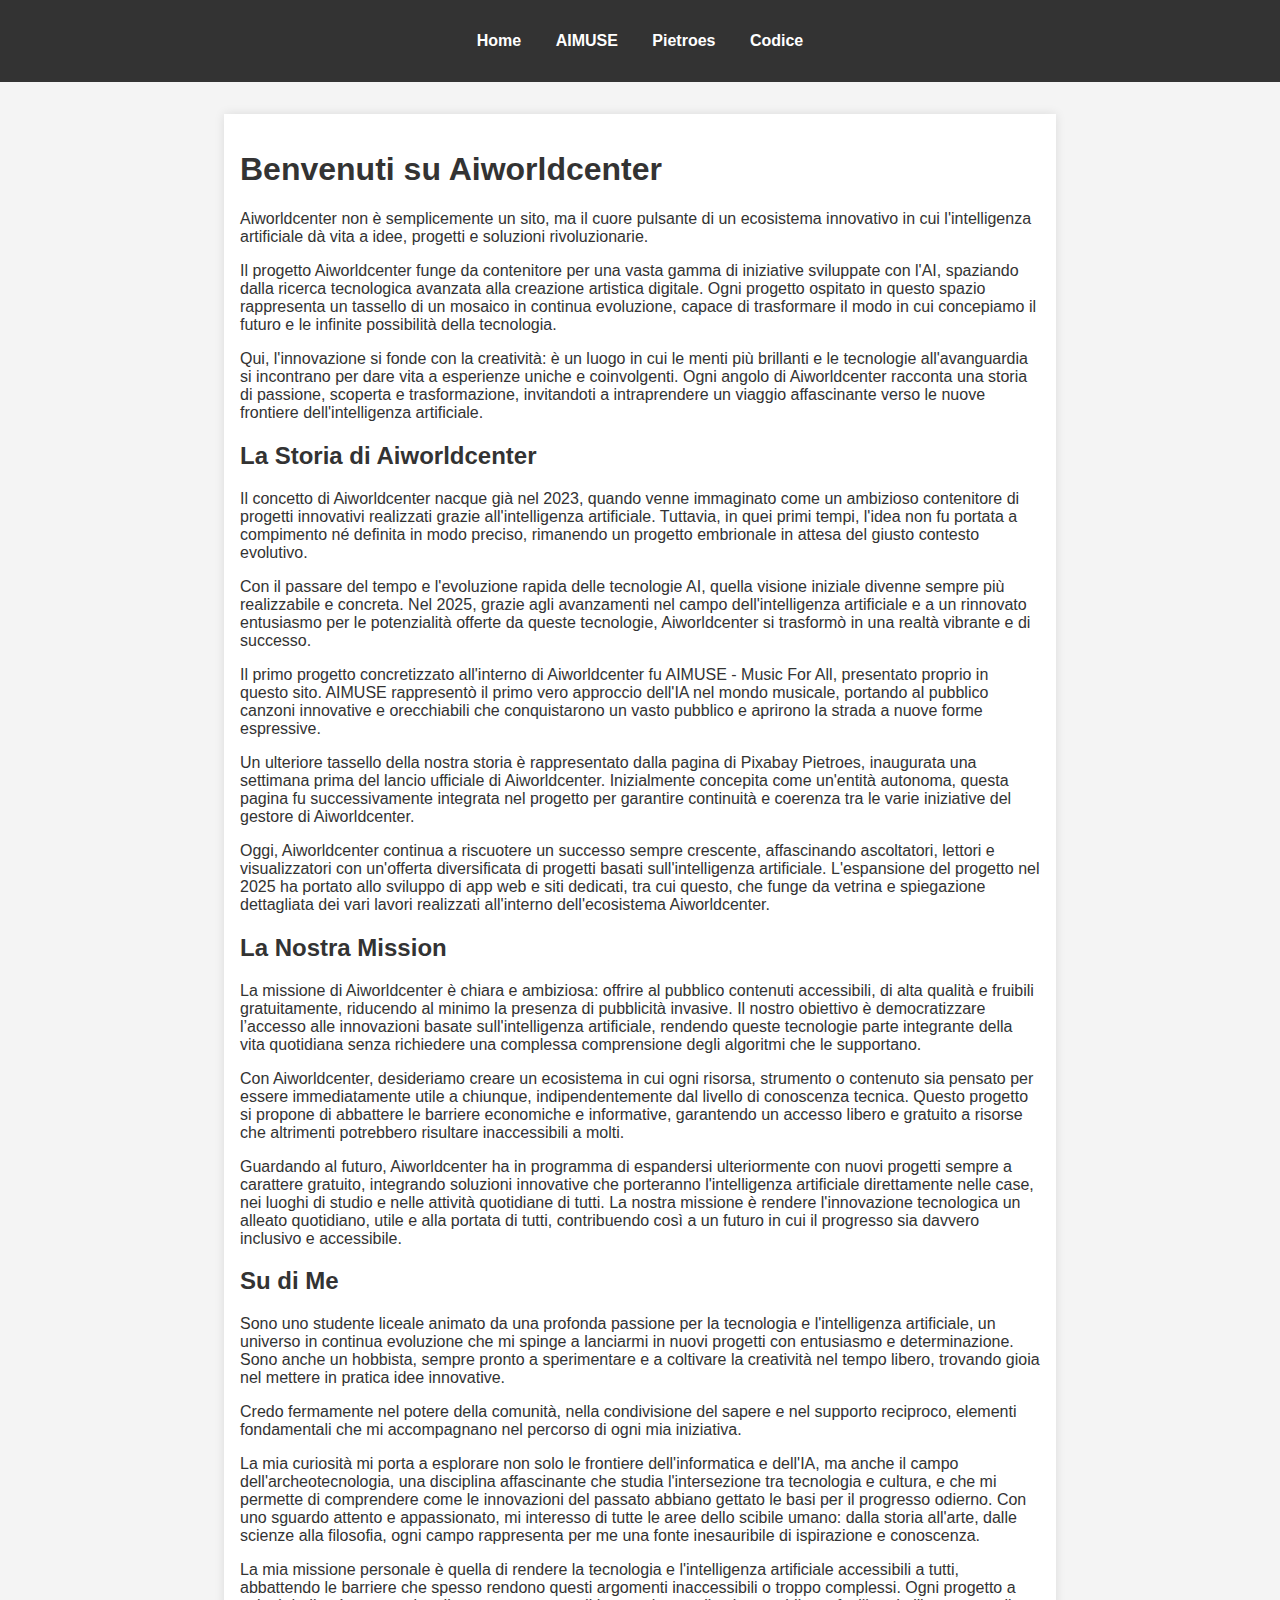
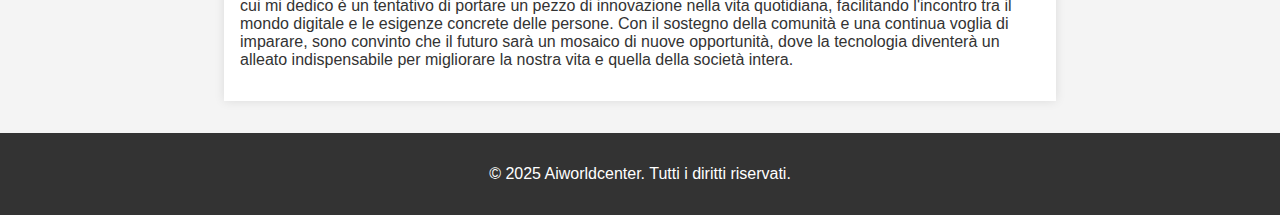
==== index.html @ f9a3e9b6 "first files" ====
<!DOCTYPE html>
<html lang="it">
<head>
  <meta charset="UTF-8">
  <meta name="viewport" content="width=device-width, initial-scale=1">
  <title>Aiworldcenter - Home</title>
  <link rel="stylesheet" href="styles.css">
</head>
<body>
  <header>
    <nav>
      <ul>
        <li><a href="index.html">Home</a></li>
        <li><a href="aimuse.html">AIMUSE</a></li>
        <li><a href="pietroes.html">Pietroes</a></li>
        <li><a href="codice.html">Codice</a></li>
      </ul>
    </nav>
  </header>
  <main>
    <h1>Benvenuti su Aiworldcenter</h1>
    <p>Aiworldcenter non è semplicemente un sito, ma il cuore pulsante di un ecosistema innovativo in cui l'intelligenza artificiale dà vita a idee, progetti e soluzioni rivoluzionarie.</p>
    <p>Il progetto Aiworldcenter funge da contenitore per una vasta gamma di iniziative sviluppate con l'AI, spaziando dalla ricerca tecnologica avanzata alla creazione artistica digitale. Ogni progetto ospitato in questo spazio rappresenta un tassello di un mosaico in continua evoluzione, capace di trasformare il modo in cui concepiamo il futuro e le infinite possibilità della tecnologia.</p>
    <p>Qui, l'innovazione si fonde con la creatività: è un luogo in cui le menti più brillanti e le tecnologie all'avanguardia si incontrano per dare vita a esperienze uniche e coinvolgenti. Ogni angolo di Aiworldcenter racconta una storia di passione, scoperta e trasformazione, invitandoti a intraprendere un viaggio affascinante verso le nuove frontiere dell'intelligenza artificiale.</p>
    
    <section id="storia">
      <h2>La Storia di Aiworldcenter</h2>
      <p>Il concetto di Aiworldcenter nacque già nel 2023, quando venne immaginato come un ambizioso contenitore di progetti innovativi realizzati grazie all'intelligenza artificiale. Tuttavia, in quei primi tempi, l'idea non fu portata a compimento né definita in modo preciso, rimanendo un progetto embrionale in attesa del giusto contesto evolutivo.</p>
      <p>Con il passare del tempo e l'evoluzione rapida delle tecnologie AI, quella visione iniziale divenne sempre più realizzabile e concreta. Nel 2025, grazie agli avanzamenti nel campo dell'intelligenza artificiale e a un rinnovato entusiasmo per le potenzialità offerte da queste tecnologie, Aiworldcenter si trasformò in una realtà vibrante e di successo.</p>
      <p>Il primo progetto concretizzato all'interno di Aiworldcenter fu AIMUSE - Music For All, presentato proprio in questo sito. AIMUSE rappresentò il primo vero approccio dell'IA nel mondo musicale, portando al pubblico canzoni innovative e orecchiabili che conquistarono un vasto pubblico e aprirono la strada a nuove forme espressive.</p>
      <p>Un ulteriore tassello della nostra storia è rappresentato dalla pagina di Pixabay Pietroes, inaugurata una settimana prima del lancio ufficiale di Aiworldcenter. Inizialmente concepita come un'entità autonoma, questa pagina fu successivamente integrata nel progetto per garantire continuità e coerenza tra le varie iniziative del gestore di Aiworldcenter.</p>
      <p>Oggi, Aiworldcenter continua a riscuotere un successo sempre crescente, affascinando ascoltatori, lettori e visualizzatori con un'offerta diversificata di progetti basati sull'intelligenza artificiale. L'espansione del progetto nel 2025 ha portato allo sviluppo di app web e siti dedicati, tra cui questo, che funge da vetrina e spiegazione dettagliata dei vari lavori realizzati all'interno dell'ecosistema Aiworldcenter.</p>
    </section>
    
    <section id="mission">
      <h2>La Nostra Mission</h2>
      <p>La missione di Aiworldcenter è chiara e ambiziosa: offrire al pubblico contenuti accessibili, di alta qualità e fruibili gratuitamente, riducendo al minimo la presenza di pubblicità invasive. Il nostro obiettivo è democratizzare l’accesso alle innovazioni basate sull'intelligenza artificiale, rendendo queste tecnologie parte integrante della vita quotidiana senza richiedere una complessa comprensione degli algoritmi che le supportano.</p>
      <p>Con Aiworldcenter, desideriamo creare un ecosistema in cui ogni risorsa, strumento o contenuto sia pensato per essere immediatamente utile a chiunque, indipendentemente dal livello di conoscenza tecnica. Questo progetto si propone di abbattere le barriere economiche e informative, garantendo un accesso libero e gratuito a risorse che altrimenti potrebbero risultare inaccessibili a molti.</p>
      <p>Guardando al futuro, Aiworldcenter ha in programma di espandersi ulteriormente con nuovi progetti sempre a carattere gratuito, integrando soluzioni innovative che porteranno l'intelligenza artificiale direttamente nelle case, nei luoghi di studio e nelle attività quotidiane di tutti. La nostra missione è rendere l'innovazione tecnologica un alleato quotidiano, utile e alla portata di tutti, contribuendo così a un futuro in cui il progresso sia davvero inclusivo e accessibile.</p>
    </section>
    
    <section id="su-di-me">
      <h2>Su di Me</h2>
      <p>Sono uno studente liceale animato da una profonda passione per la tecnologia e l'intelligenza artificiale, un universo in continua evoluzione che mi spinge a lanciarmi in nuovi progetti con entusiasmo e determinazione. Sono anche un hobbista, sempre pronto a sperimentare e a coltivare la creatività nel tempo libero, trovando gioia nel mettere in pratica idee innovative.</p>
      <p>Credo fermamente nel potere della comunità, nella condivisione del sapere e nel supporto reciproco, elementi fondamentali che mi accompagnano nel percorso di ogni mia iniziativa.</p>
      <p>La mia curiosità mi porta a esplorare non solo le frontiere dell'informatica e dell'IA, ma anche il campo dell'archeotecnologia, una disciplina affascinante che studia l'intersezione tra tecnologia e cultura, e che mi permette di comprendere come le innovazioni del passato abbiano gettato le basi per il progresso odierno. Con uno sguardo attento e appassionato, mi interesso di tutte le aree dello scibile umano: dalla storia all'arte, dalle scienze alla filosofia, ogni campo rappresenta per me una fonte inesauribile di ispirazione e conoscenza.</p>
      <p>La mia missione personale è quella di rendere la tecnologia e l'intelligenza artificiale accessibili a tutti, abbattendo le barriere che spesso rendono questi argomenti inaccessibili o troppo complessi. Ogni progetto a cui mi dedico è un tentativo di portare un pezzo di innovazione nella vita quotidiana, facilitando l'incontro tra il mondo digitale e le esigenze concrete delle persone. Con il sostegno della comunità e una continua voglia di imparare, sono convinto che il futuro sarà un mosaico di nuove opportunità, dove la tecnologia diventerà un alleato indispensabile per migliorare la nostra vita e quella della società intera.</p>
    </section>
    
  </main>
  <footer>
    <p>&copy; 2025 Aiworldcenter. Tutti i diritti riservati.</p>
  </footer>
</body>
</html>
---- styles.css ----
/* styles.css */

body {
  font-family: Arial, sans-serif;
  margin: 0;
  padding: 0;
  background-color: #f4f4f4;
  color: #333;
}

header {
  background-color: #333;
  color: #fff;
  padding: 1rem 0;
  text-align: center;
}

nav ul {
  list-style: none;
  padding: 0;
}

nav ul li {
  display: inline;
  margin: 0 15px;
}

nav ul li a {
  color: #fff;
  text-decoration: none;
  font-weight: bold;
}

main {
  max-width: 800px;
  margin: 2rem auto;
  padding: 1rem;
  background: #fff;
  box-shadow: 0 0 10px rgba(0,0,0,0.1);
}

footer {
  text-align: center;
  padding: 1rem 0;
  background: #333;
  color: #fff;
  position: relative;
  bottom: 0;
  width: 100%;
}
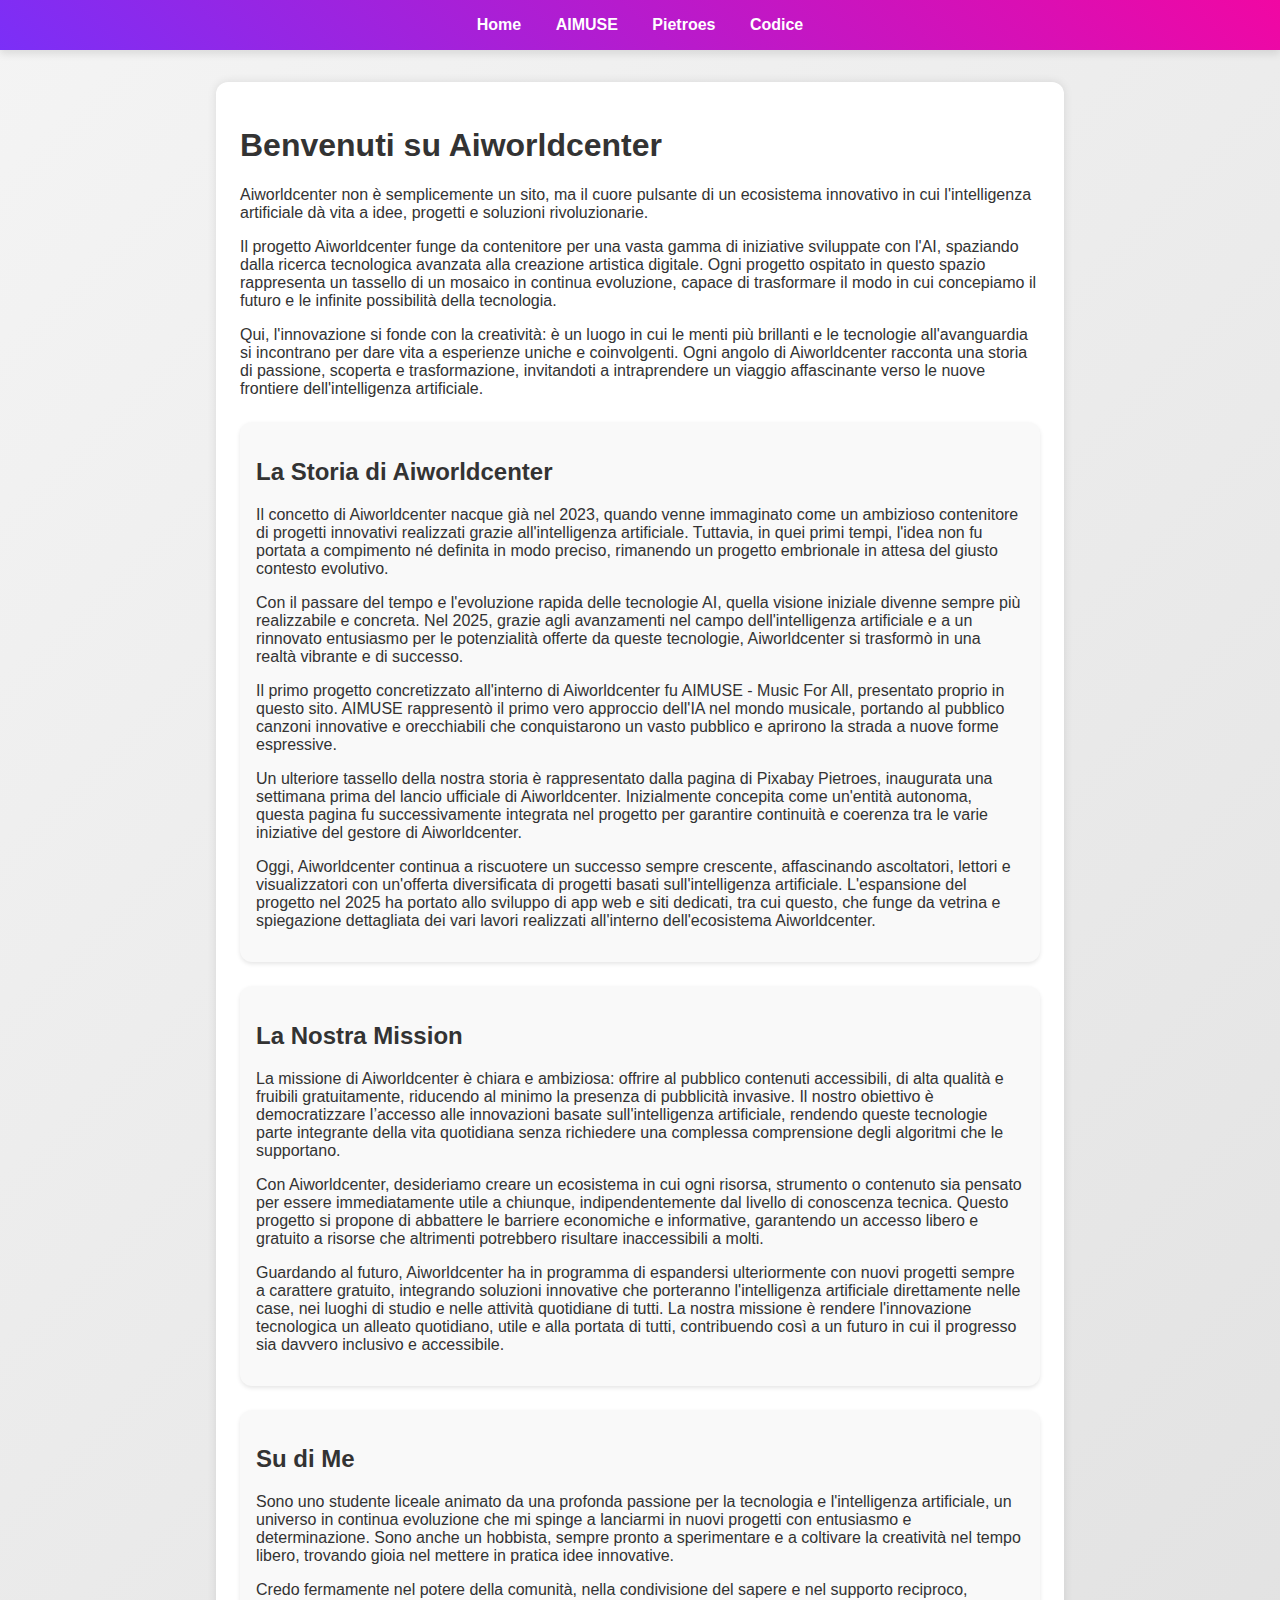
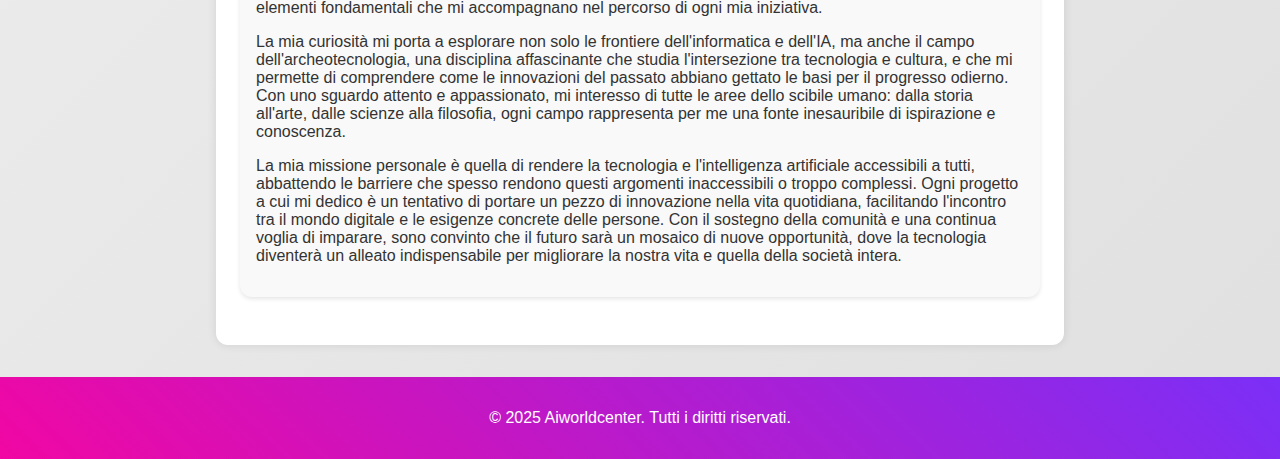
==== commit 7db3d968: "update 1" ====
--- a/index.html
+++ b/index.html
@@ -1,55 +1,140 @@
 <!DOCTYPE html>
 <html lang="it">
-<head>
-  <meta charset="UTF-8">
-  <meta name="viewport" content="width=device-width, initial-scale=1">
-  <title>Aiworldcenter - Home</title>
-  <link rel="stylesheet" href="styles.css">
-</head>
-<body>
-  <header>
-    <nav>
-      <ul>
-        <li><a href="index.html">Home</a></li>
-        <li><a href="aimuse.html">AIMUSE</a></li>
-        <li><a href="pietroes.html">Pietroes</a></li>
-        <li><a href="codice.html">Codice</a></li>
-      </ul>
-    </nav>
-  </header>
-  <main>
-    <h1>Benvenuti su Aiworldcenter</h1>
-    <p>Aiworldcenter non è semplicemente un sito, ma il cuore pulsante di un ecosistema innovativo in cui l'intelligenza artificiale dà vita a idee, progetti e soluzioni rivoluzionarie.</p>
-    <p>Il progetto Aiworldcenter funge da contenitore per una vasta gamma di iniziative sviluppate con l'AI, spaziando dalla ricerca tecnologica avanzata alla creazione artistica digitale. Ogni progetto ospitato in questo spazio rappresenta un tassello di un mosaico in continua evoluzione, capace di trasformare il modo in cui concepiamo il futuro e le infinite possibilità della tecnologia.</p>
-    <p>Qui, l'innovazione si fonde con la creatività: è un luogo in cui le menti più brillanti e le tecnologie all'avanguardia si incontrano per dare vita a esperienze uniche e coinvolgenti. Ogni angolo di Aiworldcenter racconta una storia di passione, scoperta e trasformazione, invitandoti a intraprendere un viaggio affascinante verso le nuove frontiere dell'intelligenza artificiale.</p>
-    
-    <section id="storia">
-      <h2>La Storia di Aiworldcenter</h2>
-      <p>Il concetto di Aiworldcenter nacque già nel 2023, quando venne immaginato come un ambizioso contenitore di progetti innovativi realizzati grazie all'intelligenza artificiale. Tuttavia, in quei primi tempi, l'idea non fu portata a compimento né definita in modo preciso, rimanendo un progetto embrionale in attesa del giusto contesto evolutivo.</p>
-      <p>Con il passare del tempo e l'evoluzione rapida delle tecnologie AI, quella visione iniziale divenne sempre più realizzabile e concreta. Nel 2025, grazie agli avanzamenti nel campo dell'intelligenza artificiale e a un rinnovato entusiasmo per le potenzialità offerte da queste tecnologie, Aiworldcenter si trasformò in una realtà vibrante e di successo.</p>
-      <p>Il primo progetto concretizzato all'interno di Aiworldcenter fu AIMUSE - Music For All, presentato proprio in questo sito. AIMUSE rappresentò il primo vero approccio dell'IA nel mondo musicale, portando al pubblico canzoni innovative e orecchiabili che conquistarono un vasto pubblico e aprirono la strada a nuove forme espressive.</p>
-      <p>Un ulteriore tassello della nostra storia è rappresentato dalla pagina di Pixabay Pietroes, inaugurata una settimana prima del lancio ufficiale di Aiworldcenter. Inizialmente concepita come un'entità autonoma, questa pagina fu successivamente integrata nel progetto per garantire continuità e coerenza tra le varie iniziative del gestore di Aiworldcenter.</p>
-      <p>Oggi, Aiworldcenter continua a riscuotere un successo sempre crescente, affascinando ascoltatori, lettori e visualizzatori con un'offerta diversificata di progetti basati sull'intelligenza artificiale. L'espansione del progetto nel 2025 ha portato allo sviluppo di app web e siti dedicati, tra cui questo, che funge da vetrina e spiegazione dettagliata dei vari lavori realizzati all'interno dell'ecosistema Aiworldcenter.</p>
-    </section>
-    
-    <section id="mission">
-      <h2>La Nostra Mission</h2>
-      <p>La missione di Aiworldcenter è chiara e ambiziosa: offrire al pubblico contenuti accessibili, di alta qualità e fruibili gratuitamente, riducendo al minimo la presenza di pubblicità invasive. Il nostro obiettivo è democratizzare l’accesso alle innovazioni basate sull'intelligenza artificiale, rendendo queste tecnologie parte integrante della vita quotidiana senza richiedere una complessa comprensione degli algoritmi che le supportano.</p>
-      <p>Con Aiworldcenter, desideriamo creare un ecosistema in cui ogni risorsa, strumento o contenuto sia pensato per essere immediatamente utile a chiunque, indipendentemente dal livello di conoscenza tecnica. Questo progetto si propone di abbattere le barriere economiche e informative, garantendo un accesso libero e gratuito a risorse che altrimenti potrebbero risultare inaccessibili a molti.</p>
-      <p>Guardando al futuro, Aiworldcenter ha in programma di espandersi ulteriormente con nuovi progetti sempre a carattere gratuito, integrando soluzioni innovative che porteranno l'intelligenza artificiale direttamente nelle case, nei luoghi di studio e nelle attività quotidiane di tutti. La nostra missione è rendere l'innovazione tecnologica un alleato quotidiano, utile e alla portata di tutti, contribuendo così a un futuro in cui il progresso sia davvero inclusivo e accessibile.</p>
-    </section>
-    
-    <section id="su-di-me">
-      <h2>Su di Me</h2>
-      <p>Sono uno studente liceale animato da una profonda passione per la tecnologia e l'intelligenza artificiale, un universo in continua evoluzione che mi spinge a lanciarmi in nuovi progetti con entusiasmo e determinazione. Sono anche un hobbista, sempre pronto a sperimentare e a coltivare la creatività nel tempo libero, trovando gioia nel mettere in pratica idee innovative.</p>
-      <p>Credo fermamente nel potere della comunità, nella condivisione del sapere e nel supporto reciproco, elementi fondamentali che mi accompagnano nel percorso di ogni mia iniziativa.</p>
-      <p>La mia curiosità mi porta a esplorare non solo le frontiere dell'informatica e dell'IA, ma anche il campo dell'archeotecnologia, una disciplina affascinante che studia l'intersezione tra tecnologia e cultura, e che mi permette di comprendere come le innovazioni del passato abbiano gettato le basi per il progresso odierno. Con uno sguardo attento e appassionato, mi interesso di tutte le aree dello scibile umano: dalla storia all'arte, dalle scienze alla filosofia, ogni campo rappresenta per me una fonte inesauribile di ispirazione e conoscenza.</p>
-      <p>La mia missione personale è quella di rendere la tecnologia e l'intelligenza artificiale accessibili a tutti, abbattendo le barriere che spesso rendono questi argomenti inaccessibili o troppo complessi. Ogni progetto a cui mi dedico è un tentativo di portare un pezzo di innovazione nella vita quotidiana, facilitando l'incontro tra il mondo digitale e le esigenze concrete delle persone. Con il sostegno della comunità e una continua voglia di imparare, sono convinto che il futuro sarà un mosaico di nuove opportunità, dove la tecnologia diventerà un alleato indispensabile per migliorare la nostra vita e quella della società intera.</p>
-    </section>
-    
-  </main>
-  <footer>
-    <p>&copy; 2025 Aiworldcenter. Tutti i diritti riservati.</p>
-  </footer>
-</body>
+  <head>
+    <meta charset="UTF-8" />
+    <meta name="viewport" content="width=device-width, initial-scale=1" />
+    <title>Aiworldcenter - Home</title>
+    <link rel="stylesheet" href="styles.css" />
+  </head>
+  <body>
+    <header class="gradient-header">
+      <nav class="nav-bar">
+        <ul class="nav-list">
+          <li><a href="index.html" class="nav-link">Home</a></li>
+          <li><a href="aimuse.html" class="nav-link">AIMUSE</a></li>
+          <li><a href="pietroes.html" class="nav-link">Pietroes</a></li>
+          <li><a href="codice.html" class="nav-link">Codice</a></li>
+        </ul>
+      </nav>
+    </header>
+    <main class="content-container">
+      <h1>Benvenuti su Aiworldcenter</h1>
+      <p>
+        Aiworldcenter non è semplicemente un sito, ma il cuore pulsante di un
+        ecosistema innovativo in cui l'intelligenza artificiale dà vita a idee,
+        progetti e soluzioni rivoluzionarie.
+      </p>
+      <p>
+        Il progetto Aiworldcenter funge da contenitore per una vasta gamma di
+        iniziative sviluppate con l'AI, spaziando dalla ricerca tecnologica
+        avanzata alla creazione artistica digitale. Ogni progetto ospitato in
+        questo spazio rappresenta un tassello di un mosaico in continua evoluzione,
+        capace di trasformare il modo in cui concepiamo il futuro e le infinite
+        possibilità della tecnologia.
+      </p>
+      <p>
+        Qui, l'innovazione si fonde con la creatività: è un luogo in cui le menti
+        più brillanti e le tecnologie all'avanguardia si incontrano per dare vita a
+        esperienze uniche e coinvolgenti. Ogni angolo di Aiworldcenter racconta una
+        storia di passione, scoperta e trasformazione, invitandoti a intraprendere
+        un viaggio affascinante verso le nuove frontiere dell'intelligenza artificiale.
+      </p>
+
+      <section id="storia" class="rounded-section">
+        <h2>La Storia di Aiworldcenter</h2>
+        <p>
+          Il concetto di Aiworldcenter nacque già nel 2023, quando venne immaginato
+          come un ambizioso contenitore di progetti innovativi realizzati grazie
+          all'intelligenza artificiale. Tuttavia, in quei primi tempi, l'idea non fu
+          portata a compimento né definita in modo preciso, rimanendo un progetto
+          embrionale in attesa del giusto contesto evolutivo.
+        </p>
+        <p>
+          Con il passare del tempo e l'evoluzione rapida delle tecnologie AI, quella
+          visione iniziale divenne sempre più realizzabile e concreta. Nel 2025,
+          grazie agli avanzamenti nel campo dell'intelligenza artificiale e a un
+          rinnovato entusiasmo per le potenzialità offerte da queste tecnologie,
+          Aiworldcenter si trasformò in una realtà vibrante e di successo.
+        </p>
+        <p>
+          Il primo progetto concretizzato all'interno di Aiworldcenter fu AIMUSE -
+          Music For All, presentato proprio in questo sito. AIMUSE rappresentò il
+          primo vero approccio dell'IA nel mondo musicale, portando al pubblico canzoni
+          innovative e orecchiabili che conquistarono un vasto pubblico e aprirono la
+          strada a nuove forme espressive.
+        </p>
+        <p>
+          Un ulteriore tassello della nostra storia è rappresentato dalla pagina di
+          Pixabay Pietroes, inaugurata una settimana prima del lancio ufficiale di
+          Aiworldcenter. Inizialmente concepita come un'entità autonoma, questa
+          pagina fu successivamente integrata nel progetto per garantire continuità
+          e coerenza tra le varie iniziative del gestore di Aiworldcenter.
+        </p>
+        <p>
+          Oggi, Aiworldcenter continua a riscuotere un successo sempre crescente,
+          affascinando ascoltatori, lettori e visualizzatori con un'offerta diversificata
+          di progetti basati sull'intelligenza artificiale. L'espansione del progetto nel
+          2025 ha portato allo sviluppo di app web e siti dedicati, tra cui questo, che
+          funge da vetrina e spiegazione dettagliata dei vari lavori realizzati all'interno
+          dell'ecosistema Aiworldcenter.
+        </p>
+      </section>
+
+      <section id="mission" class="rounded-section">
+        <h2>La Nostra Mission</h2>
+        <p>
+          La missione di Aiworldcenter è chiara e ambiziosa: offrire al pubblico contenuti
+          accessibili, di alta qualità e fruibili gratuitamente, riducendo al minimo la presenza
+          di pubblicità invasive. Il nostro obiettivo è democratizzare l’accesso alle innovazioni
+          basate sull'intelligenza artificiale, rendendo queste tecnologie parte integrante della
+          vita quotidiana senza richiedere una complessa comprensione degli algoritmi che le supportano.
+        </p>
+        <p>
+          Con Aiworldcenter, desideriamo creare un ecosistema in cui ogni risorsa, strumento o
+          contenuto sia pensato per essere immediatamente utile a chiunque, indipendentemente dal
+          livello di conoscenza tecnica. Questo progetto si propone di abbattere le barriere
+          economiche e informative, garantendo un accesso libero e gratuito a risorse che altrimenti
+          potrebbero risultare inaccessibili a molti.
+        </p>
+        <p>
+          Guardando al futuro, Aiworldcenter ha in programma di espandersi ulteriormente con nuovi
+          progetti sempre a carattere gratuito, integrando soluzioni innovative che porteranno l'intelligenza
+          artificiale direttamente nelle case, nei luoghi di studio e nelle attività quotidiane di tutti.
+          La nostra missione è rendere l'innovazione tecnologica un alleato quotidiano, utile e alla portata di tutti,
+          contribuendo così a un futuro in cui il progresso sia davvero inclusivo e accessibile.
+        </p>
+      </section>
+
+      <section id="su-di-me" class="rounded-section">
+        <h2>Su di Me</h2>
+        <p>
+          Sono uno studente liceale animato da una profonda passione per la tecnologia e l'intelligenza artificiale,
+          un universo in continua evoluzione che mi spinge a lanciarmi in nuovi progetti con entusiasmo e determinazione.
+          Sono anche un hobbista, sempre pronto a sperimentare e a coltivare la creatività nel tempo libero, trovando gioia
+          nel mettere in pratica idee innovative.
+        </p>
+        <p>
+          Credo fermamente nel potere della comunità, nella condivisione del sapere e nel supporto reciproco, elementi fondamentali
+          che mi accompagnano nel percorso di ogni mia iniziativa.
+        </p>
+        <p>
+          La mia curiosità mi porta a esplorare non solo le frontiere dell'informatica e dell'IA, ma anche il campo dell'archeotecnologia,
+          una disciplina affascinante che studia l'intersezione tra tecnologia e cultura, e che mi permette di comprendere come le innovazioni
+          del passato abbiano gettato le basi per il progresso odierno. Con uno sguardo attento e appassionato, mi interesso di tutte le aree
+          dello scibile umano: dalla storia all'arte, dalle scienze alla filosofia, ogni campo rappresenta per me una fonte inesauribile di
+          ispirazione e conoscenza.
+        </p>
+        <p>
+          La mia missione personale è quella di rendere la tecnologia e l'intelligenza artificiale accessibili a tutti, abbattendo le barriere
+          che spesso rendono questi argomenti inaccessibili o troppo complessi. Ogni progetto a cui mi dedico è un tentativo di portare un
+          pezzo di innovazione nella vita quotidiana, facilitando l'incontro tra il mondo digitale e le esigenze concrete delle persone.
+          Con il sostegno della comunità e una continua voglia di imparare, sono convinto che il futuro sarà un mosaico di nuove opportunità,
+          dove la tecnologia diventerà un alleato indispensabile per migliorare la nostra vita e quella della società intera.
+        </p>
+      </section>
+    </main>
+    <footer class="gradient-footer">
+      <p>&copy; 2025 Aiworldcenter. Tutti i diritti riservati.</p>
+    </footer>
+  </body>
 </html>--- a/styles.css
+++ b/styles.css
@@ -1,50 +1,68 @@
 /* styles.css */
 
+/* Base styles */
 body {
   font-family: Arial, sans-serif;
   margin: 0;
   padding: 0;
-  background-color: #f4f4f4;
+  background: linear-gradient(135deg, #f4f4f4, #e0e0e0);
   color: #333;
 }
 
-header {
-  background-color: #333;
+/* Header & Navigation */
+header.gradient-header {
+  background: linear-gradient(45deg, #7b2ff7, #f107a3);
   color: #fff;
   padding: 1rem 0;
   text-align: center;
+  box-shadow: 0 4px 8px rgba(0, 0, 0, 0.1);
 }
 
-nav ul {
+nav.nav-bar ul.nav-list {
   list-style: none;
   padding: 0;
+  margin: 0;
 }
 
-nav ul li {
+nav.nav-bar ul.nav-list li {
   display: inline;
   margin: 0 15px;
 }
 
-nav ul li a {
+nav.nav-bar ul.nav-list li a.nav-link {
   color: #fff;
   text-decoration: none;
   font-weight: bold;
 }
 
-main {
+nav.nav-bar ul.nav-list li a.nav-link:hover {
+  text-decoration: underline;
+}
+
+/* Main Content */
+main.content-container {
   max-width: 800px;
   margin: 2rem auto;
-  padding: 1rem;
+  padding: 1.5rem;
   background: #fff;
-  box-shadow: 0 0 10px rgba(0,0,0,0.1);
+  box-shadow: 0 0 10px rgba(0, 0, 0, 0.1);
+  border-radius: 12px;
 }
 
-footer {
+/* Rounded Sections */
+.rounded-section {
+  background: #f9f9f9;
+  border-radius: 12px;
+  padding: 1rem;
+  margin: 1.5rem 0;
+  box-shadow: 0 2px 4px rgba(0, 0, 0, 0.1);
+}
+
+/* Footer */
+footer.gradient-footer {
   text-align: center;
   padding: 1rem 0;
-  background: #333;
+  background: linear-gradient(45deg, #f107a3, #7b2ff7);
   color: #fff;
-  position: relative;
-  bottom: 0;
-  width: 100%;
+  margin-top: 2rem;
 }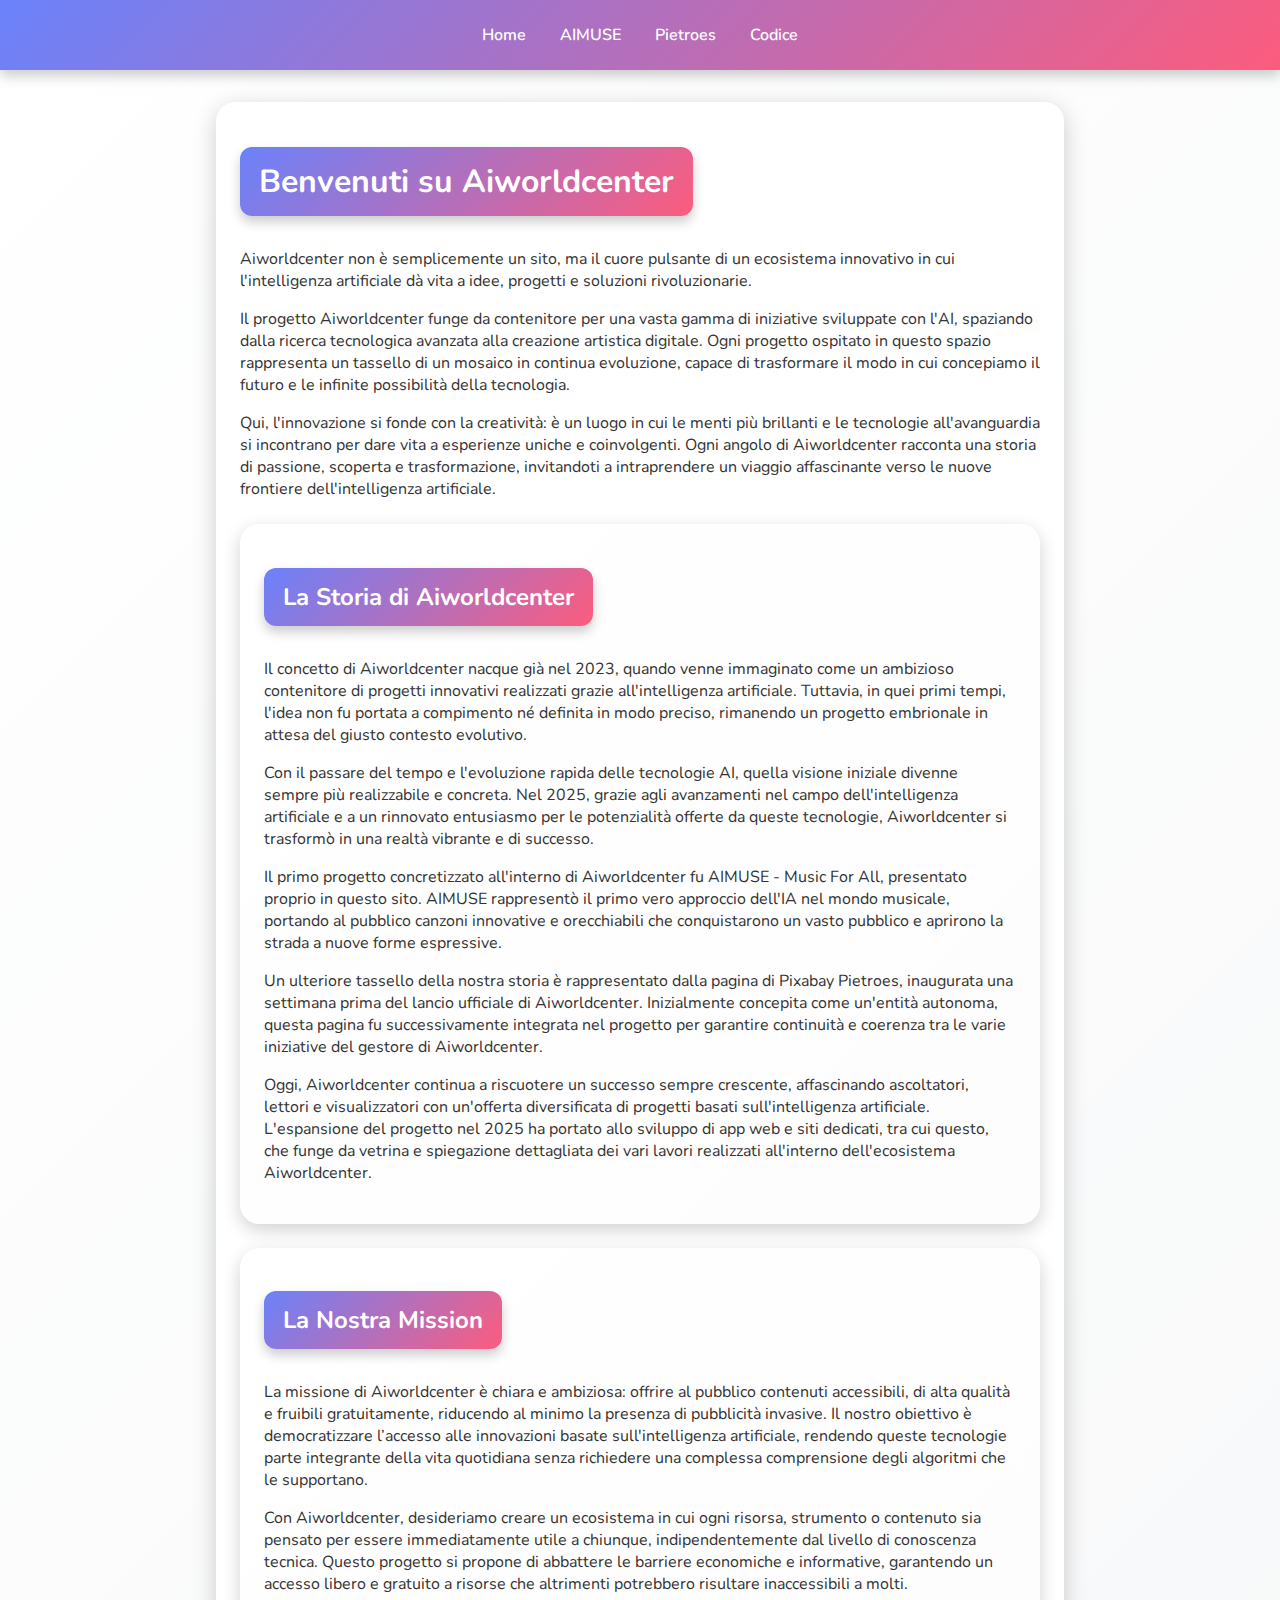
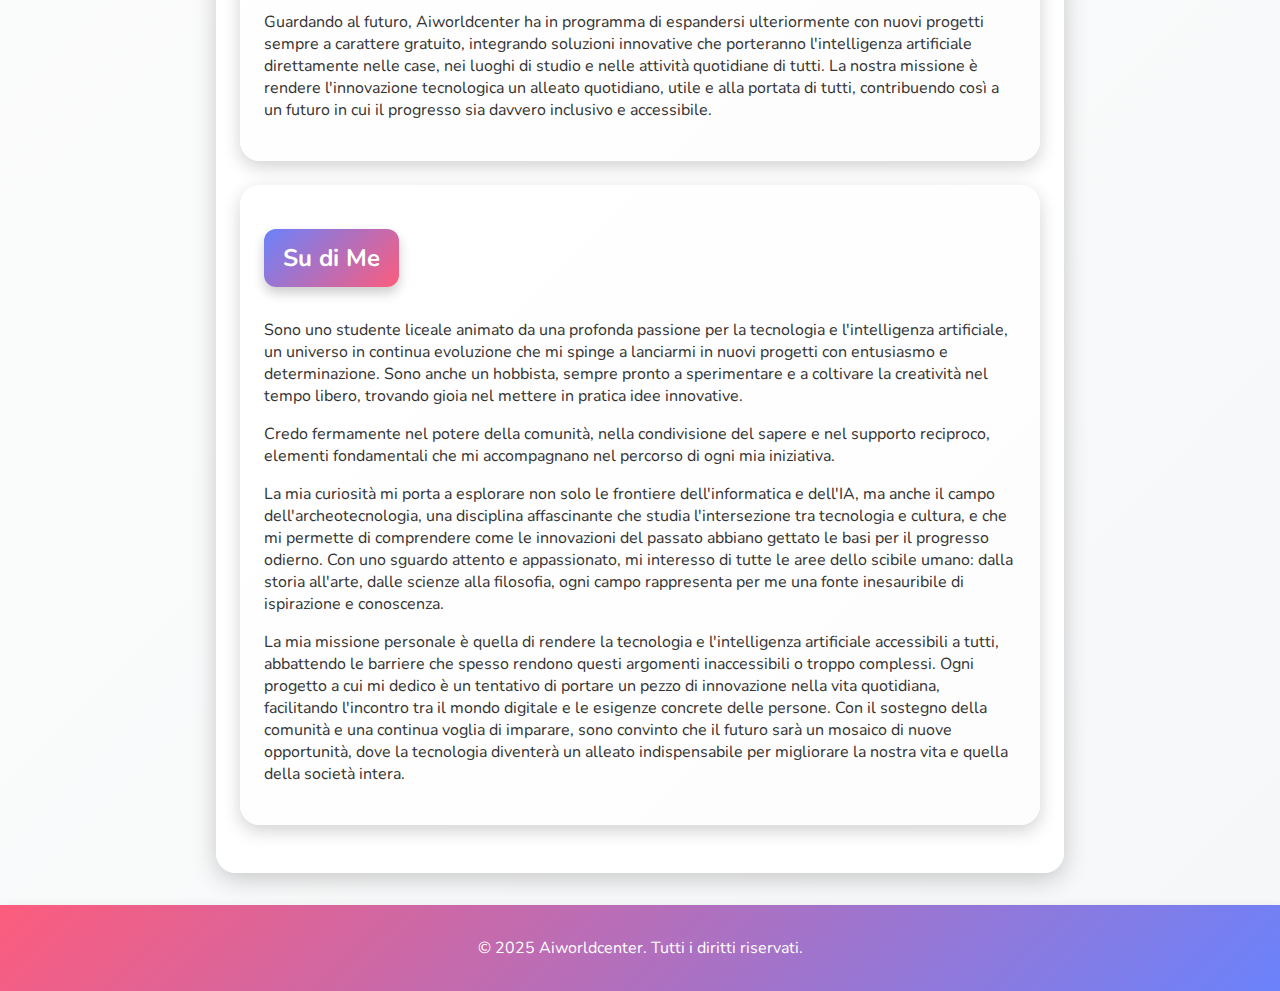
==== commit 88ac09ac: "update 1 index.html" ====
--- a/index.html
+++ b/index.html
@@ -1,6 +1,13 @@
 <!DOCTYPE html>
 <html lang="it">
   <head>
+    <script type="text/javascript">
+var _iub = _iub || [];
+_iub.csConfiguration = {"siteId":3964034,"cookiePolicyId":22128318,"lang":"it","storage":{"useSiteId":true}};
+</script>
+<script type="text/javascript" src="https://cs.iubenda.com/autoblocking/3964034.js"></script>
+<script type="text/javascript" src="//cdn.iubenda.com/cs/gpp/stub.js"></script>
+<script type="text/javascript" src="//cdn.iubenda.com/cs/iubenda_cs.js" charset="UTF-8" async></script>
     <meta charset="UTF-8" />
     <meta name="viewport" content="width=device-width, initial-scale=1" />
     <title>Aiworldcenter - Home</title>
--- a/styles.css
+++ b/styles.css
@@ -1,21 +1,23 @@
-/* styles.css */
+@import url('https://fonts.googleapis.com/css2?family=Nunito:wght@400;600;700&display=swap');
 
-/* Base styles */
+/* Base Styles */
 body {
-  font-family: Arial, sans-serif;
+  font-family: 'Nunito', sans-serif;
   margin: 0;
   padding: 0;
-  background: linear-gradient(135deg, #f4f4f4, #e0e0e0);
+  /* Sfondo principale a gradienti chiaro */
+  background: linear-gradient(135deg, #ffffff, #f6f7f8);
   color: #333;
 }
 
 /* Header & Navigation */
 header.gradient-header {
-  background: linear-gradient(45deg, #7b2ff7, #f107a3);
+  background: linear-gradient(135deg, #6A82FB, #FC5C7D);
   color: #fff;
-  padding: 1rem 0;
+  padding: 1.5rem 0;
   text-align: center;
-  box-shadow: 0 4px 8px rgba(0, 0, 0, 0.1);
+  /* Ombra aumentata */
+  box-shadow: 0 6px 12px rgba(0, 0, 0, 0.2);
 }
 
 nav.nav-bar ul.nav-list {
@@ -32,11 +34,12 @@
 nav.nav-bar ul.nav-list li a.nav-link {
   color: #fff;
   text-decoration: none;
-  font-weight: bold;
+  font-weight: 600;
+  transition: color 0.3s ease;
 }
 
 nav.nav-bar ul.nav-list li a.nav-link:hover {
-  text-decoration: underline;
+  color: #FFDE59;
 }
 
 /* Main Content */
@@ -44,25 +47,42 @@
   max-width: 800px;
   margin: 2rem auto;
   padding: 1.5rem;
-  background: #fff;
-  box-shadow: 0 0 10px rgba(0, 0, 0, 0.1);
-  border-radius: 12px;
+  background: rgba(255, 255, 255, 0.98);
+  /* Ombra aumentata per risaltare il contenitore */
+  box-shadow: 0 6px 24px rgba(0, 0, 0, 0.2);
+  border-radius: 20px;
 }
 
 /* Rounded Sections */
 .rounded-section {
-  background: #f9f9f9;
+  background: linear-gradient(135deg, #ffffff, #fdfdfd);
+  border-radius: 20px;
+  padding: 1.5rem;
+  margin: 1.5rem 0;
+  /* Ombra più marcata per evidenziare le sezioni */
+  box-shadow: 0 6px 18px rgba(0, 0, 0, 0.18);
+}
+
+/* Titoli incorniciati in box a gradiente */
+h1, h2 {
+  font-weight: 700;
+  padding: 0.8rem 1.2rem;
   border-radius: 12px;
-  padding: 1rem;
-  margin: 1.5rem 0;
-  box-shadow: 0 2px 4px rgba(0, 0, 0, 0.1);
+  background: linear-gradient(135deg, #6A82FB, #FC5C7D);
+  color: #fff;
+  display: inline-block;
+  margin-bottom: 1rem;
+  /* Ombra aumentata per i titoli */
+  box-shadow: 0 6px 12px rgba(0, 0, 0, 0.2);
 }
 
 /* Footer */
 footer.gradient-footer {
+  background: linear-gradient(135deg, #FC5C7D, #6A82FB);
   text-align: center;
   padding: 1rem 0;
-  background: linear-gradient(45deg, #f107a3, #7b2ff7);
   color: #fff;
   margin-top: 2rem;
+  /* Ombra aumentata nel footer */
+  box-shadow: 0 6px 12px rgba(0, 0, 0, 0.2);
 }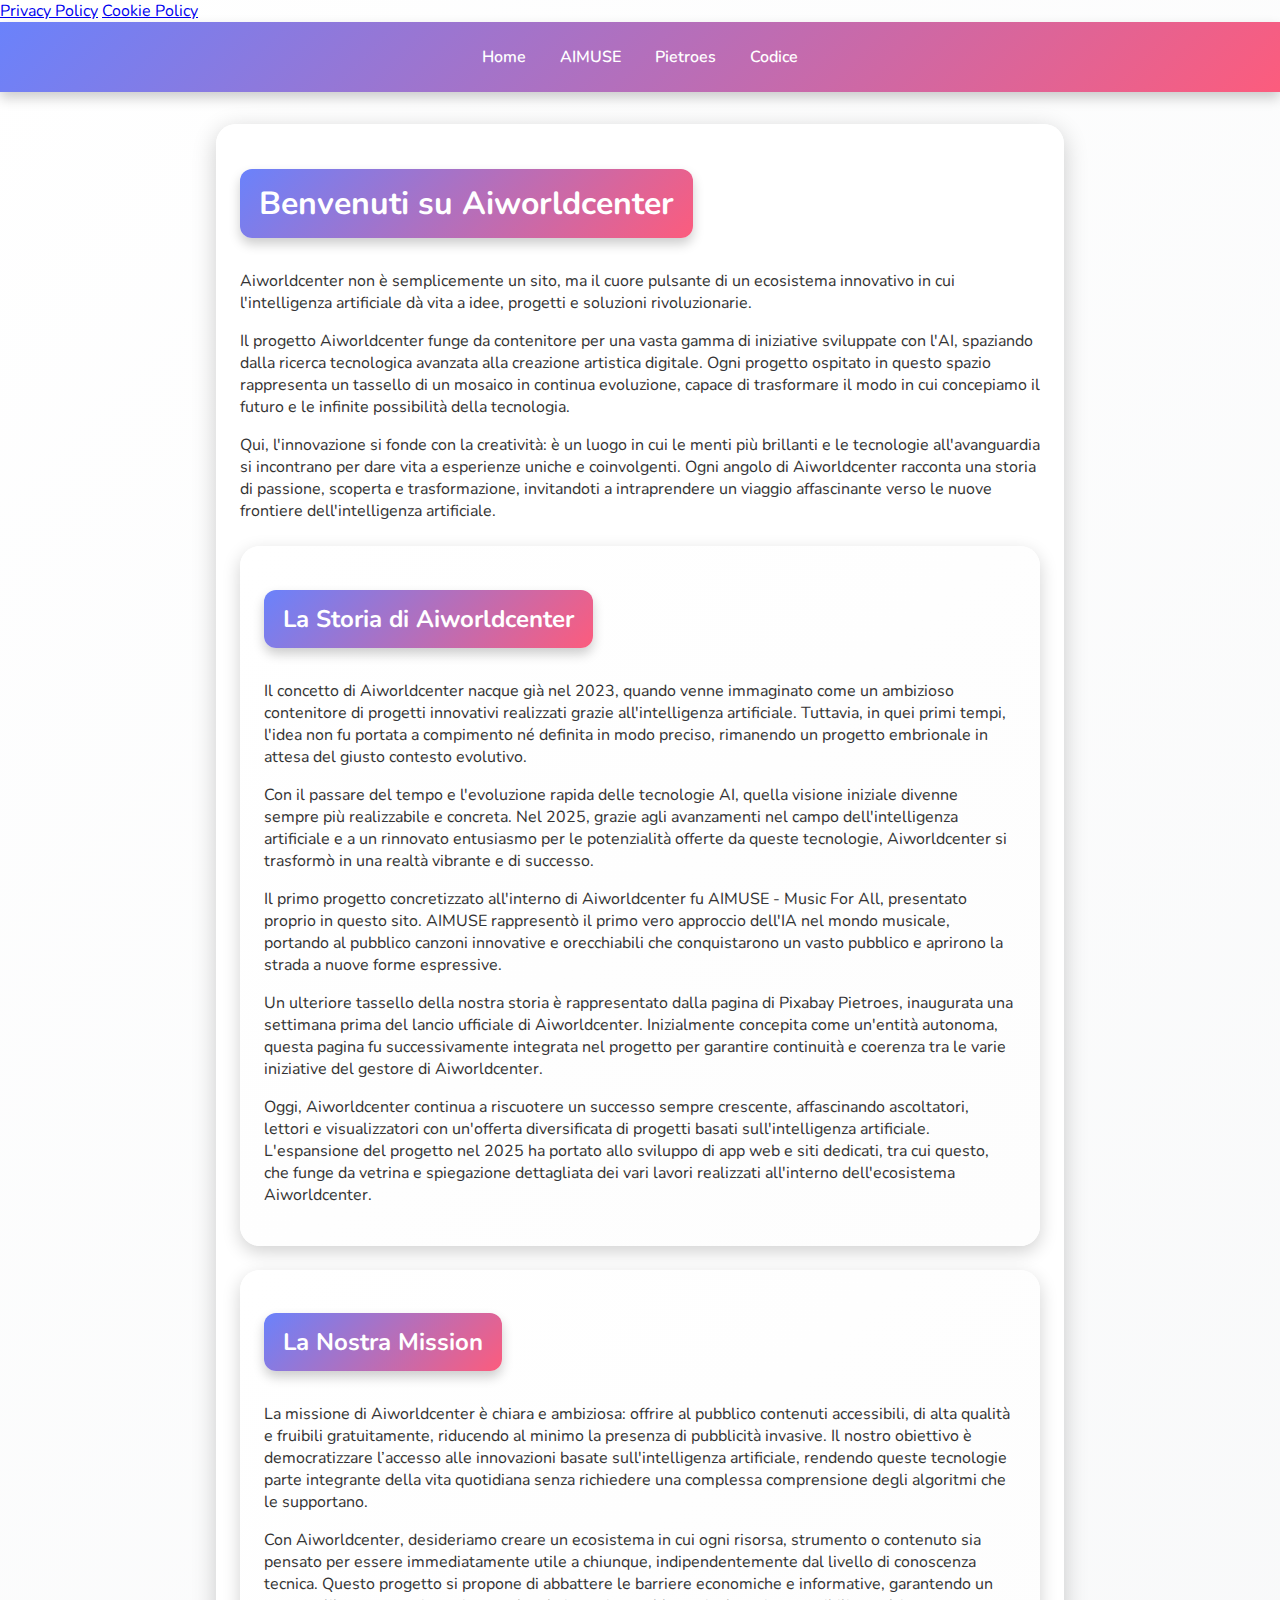
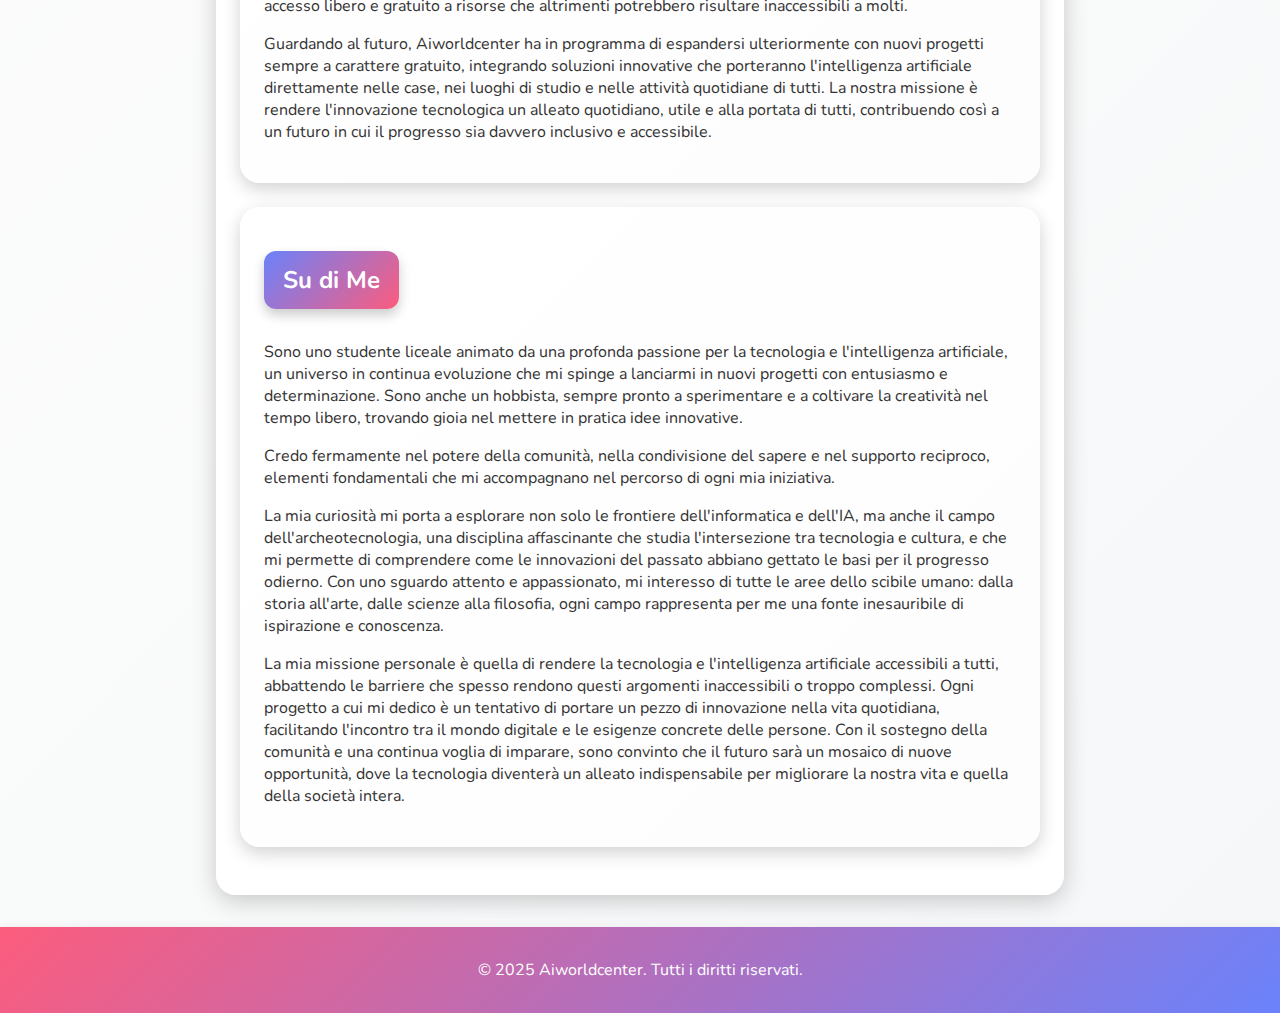
==== commit 2e3ed022: "update 4 index.html" ====
--- a/index.html
+++ b/index.html
@@ -14,6 +14,8 @@
     <link rel="stylesheet" href="styles.css" />
   </head>
   <body>
+    <a href="https://www.iubenda.com/privacy-policy/22128318" class="iubenda-white iubenda-noiframe iubenda-embed iubenda-noiframe " title="Privacy Policy ">Privacy Policy</a><script type="text/javascript">(function (w,d) {var loader = function () {var s = d.createElement("script"), tag = d.getElementsByTagName("script")[0]; s.src="https://cdn.iubenda.com/iubenda.js"; tag.parentNode.insertBefore(s,tag);}; if(w.addEventListener){w.addEventListener("load", loader, false);}else if(w.attachEvent){w.attachEvent("onload", loader);}else{w.onload = loader;}})(window, document);</script>
+    <a href="https://www.iubenda.com/privacy-policy/22128318/cookie-policy" class="iubenda-white iubenda-noiframe iubenda-embed iubenda-noiframe " title="Cookie Policy ">Cookie Policy</a><script type="text/javascript">(function (w,d) {var loader = function () {var s = d.createElement("script"), tag = d.getElementsByTagName("script")[0]; s.src="https://cdn.iubenda.com/iubenda.js"; tag.parentNode.insertBefore(s,tag);}; if(w.addEventListener){w.addEventListener("load", loader, false);}else if(w.attachEvent){w.attachEvent("onload", loader);}else{w.onload = loader;}})(window, document);</script>
     <header class="gradient-header">
       <nav class="nav-bar">
         <ul class="nav-list">
